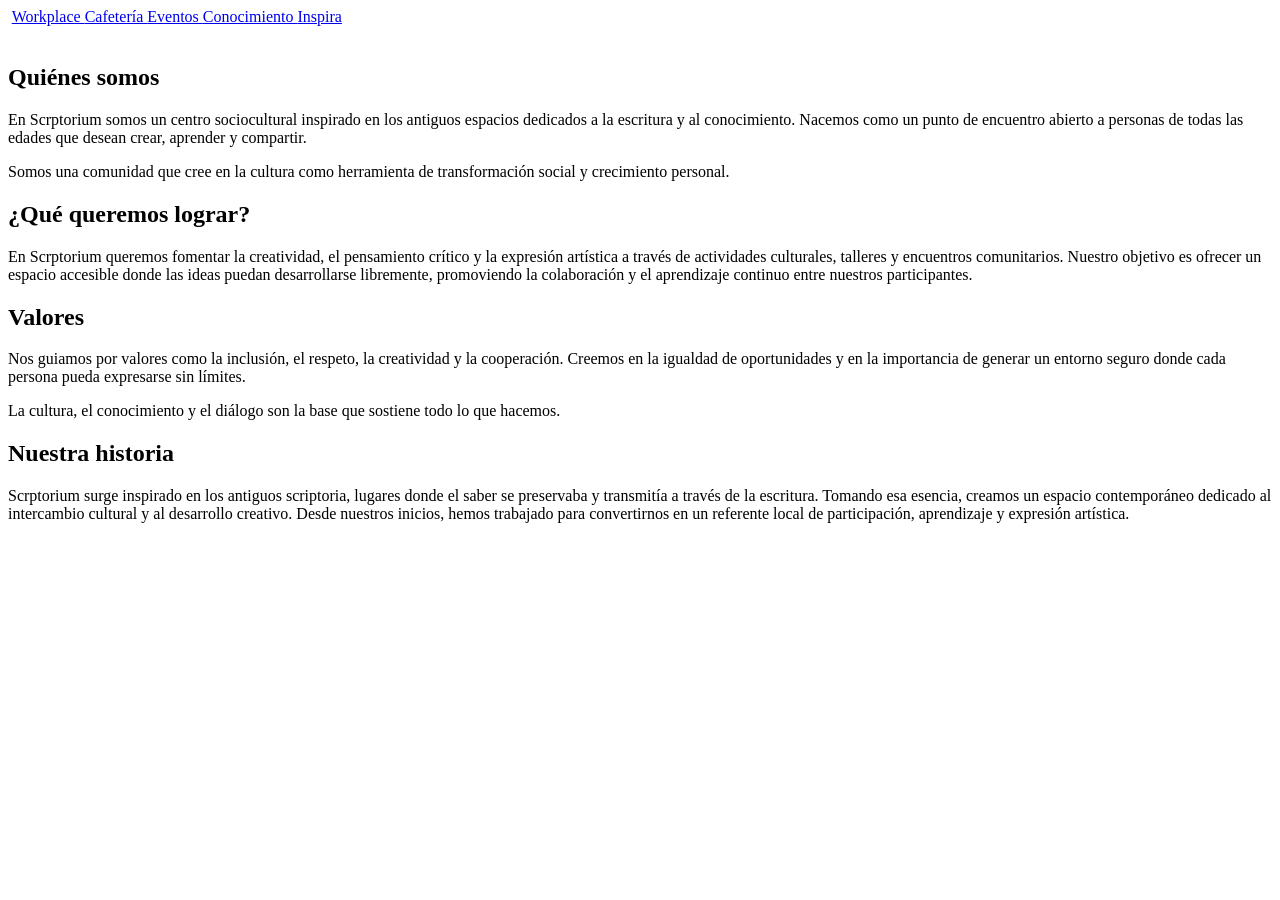
==== index.html @ 747e94b6 "Add files via upload" ====
<!DOCTYPE html>
<html lang="en">
<head>
    <meta charset="UTF-8">
    <meta name="viewport" content="width=device-width, initial-scale=1.0">
    <title>Scriptorioum-Centro Sociocultural</title>
    <link rel="stylesheet" href="estilos/mis_estilos.css">
   
<body>
    
     <nav>
         <a class="home" href="../index.html"><img class="scripte" src="../SCRIPTORIOUMLUCIA/img/Logo.png" alt=""></a>
        <a href="html/workspace.html" class="topnav">
            Workplace
        </a>
        <a href="html/cafe.html" class="topnav">
            Cafetería
        </a>
        <a href="html/eventos.html" class="topnav">
            Eventos
        </a>
        <a href="html/conocimiento.html" class="topnav">
            Conocimiento
        </a>
        <a href="html/inspira.html" class="topnav">
            Inspira
        </a>
    </nav>
    <header class="header">

        <img src="img/fachada1.jpg" alt="">
      
    </header>
<main>
    <section id="quienes_somos">
        <div>
            <h2>Quiénes somos</h2>
            <div>
                <p>En Scrptorium somos un centro sociocultural inspirado en los antiguos espacios dedicados a la escritura y al conocimiento. Nacemos como un punto de encuentro abierto a personas de todas las edades que desean crear, aprender y compartir.</p>
                <p> Somos una comunidad que cree en la cultura como herramienta de transformación social y crecimiento personal.</p>
            </div>
        </div>
    </section>
    <section id="que_queremos_lograr">
        <div>
         <h2>¿Qué queremos lograr?</h2>
            <div>
               <p>En Scrptorium queremos fomentar la creatividad, el pensamiento crítico y la expresión artística a través de actividades culturales, talleres y encuentros comunitarios. Nuestro objetivo es ofrecer un espacio accesible donde las ideas puedan desarrollarse libremente, promoviendo la colaboración y el aprendizaje continuo entre nuestros participantes.</p>
            </div>
        </div>
    </section>
    <section id="valores">
        <div>
            <h2>Valores</h2>
                <div>
                    <p>Nos guiamos por valores como la inclusión, el respeto, la creatividad y la cooperación. Creemos en la igualdad de oportunidades y en la importancia de generar un entorno seguro donde cada persona pueda expresarse sin límites.</p> 
                    <p>La cultura, el conocimiento y el diálogo son la base que sostiene todo lo que hacemos.</p>      
                </div>
        </div>
    </section>
    <section id="historia">
        <div>
         <h2>Nuestra historia</h2>
            <div>
                <p>Scrptorium surge inspirado en los antiguos scriptoria, lugares donde el saber se preservaba y transmitía a través de la escritura. Tomando esa esencia, creamos un espacio contemporáneo dedicado al intercambio cultural y al desarrollo creativo. Desde nuestros inicios, hemos trabajado para convertirnos en un referente local de participación, aprendizaje y expresión artística.</p>      
            </div> 
        </div> 
    </section>
</main>    
  
</body>
</html>
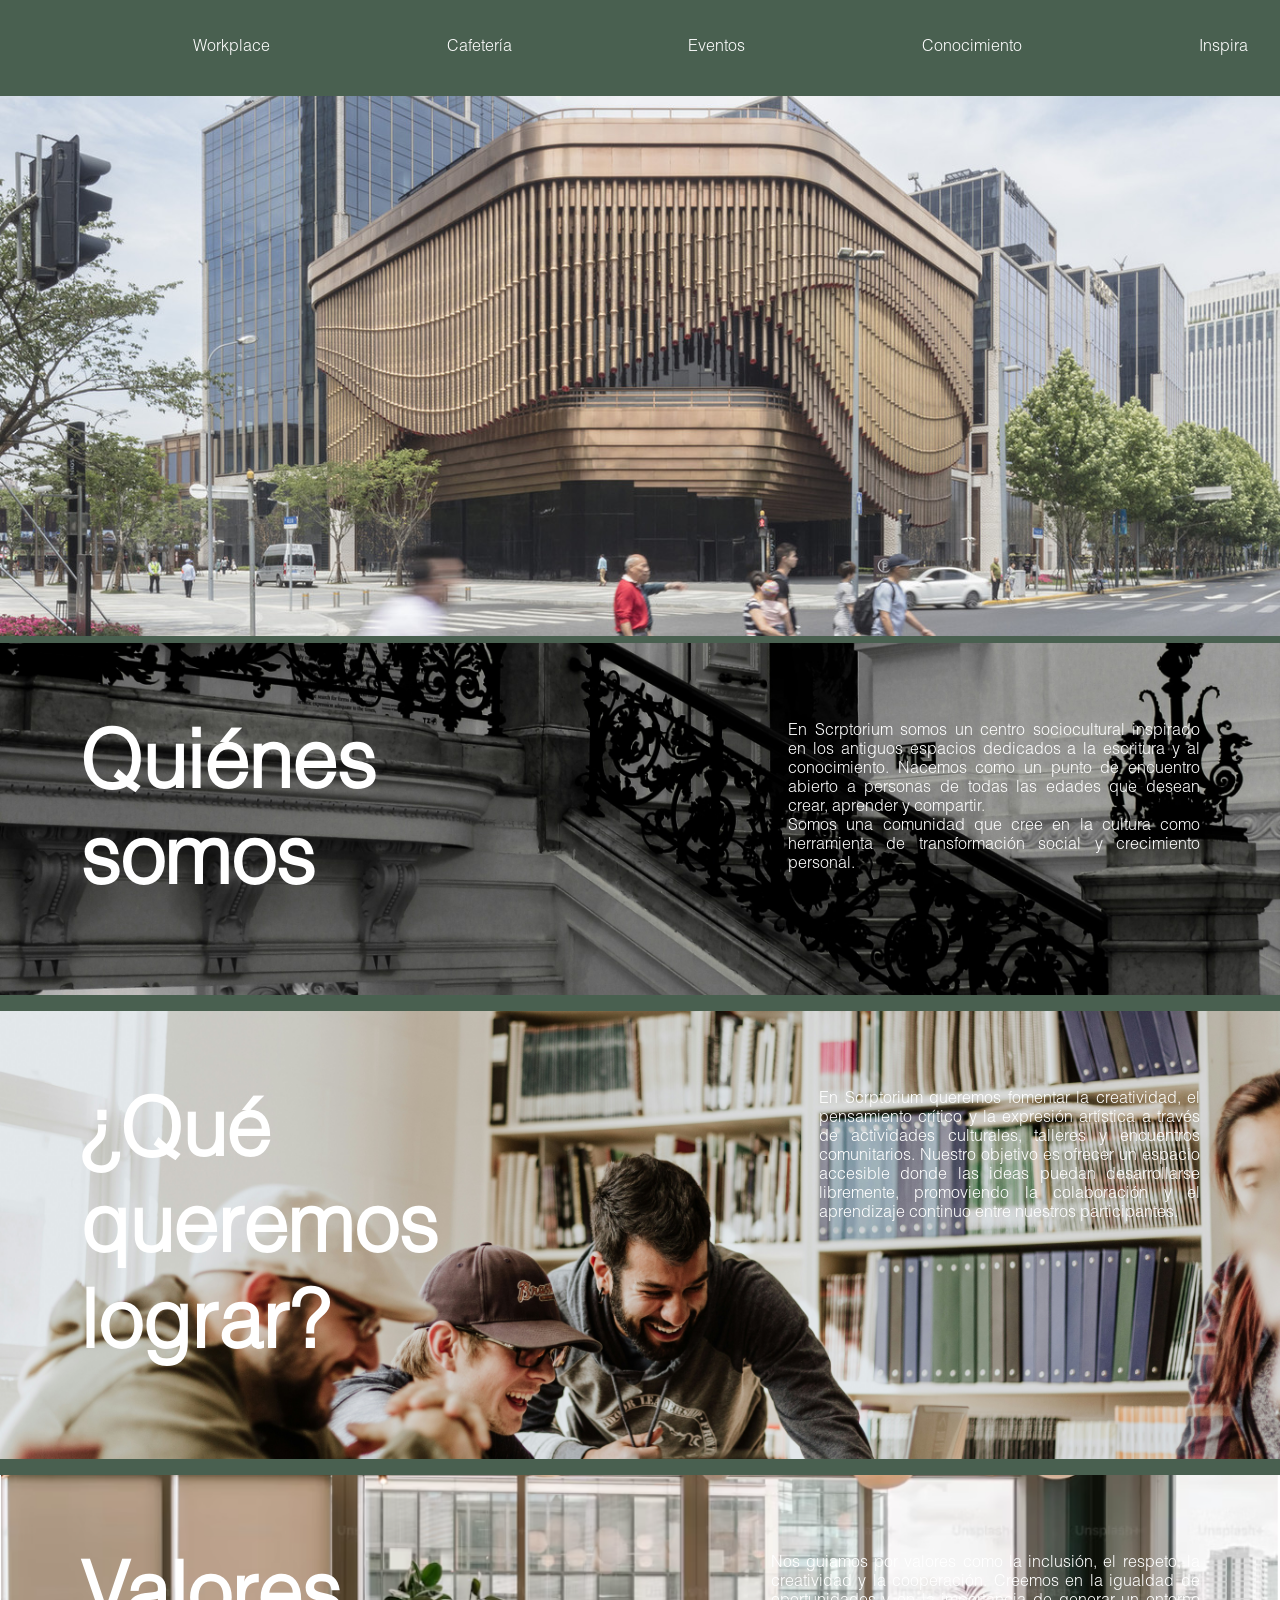
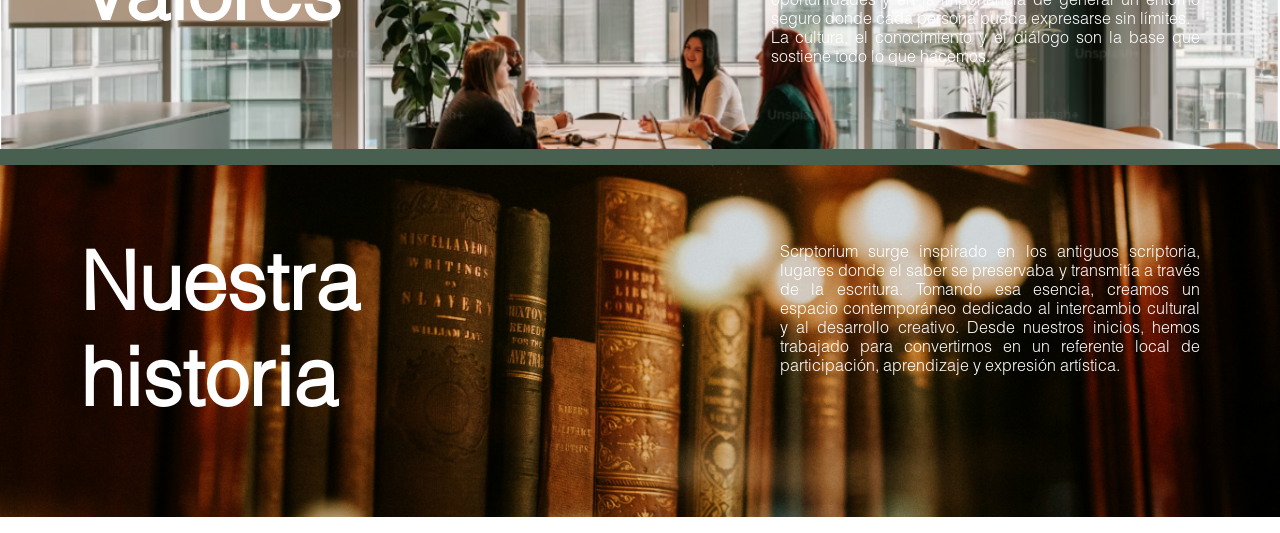
==== commit ad74cb1a: "Update index.html" ====
--- a/index.html
+++ b/index.html
@@ -16,7 +16,7 @@
         <a href="html/cafe.html" class="topnav">
             Cafetería
         </a>
-        <a href="html/eventos.html" class="topnav">
+        <a href="html/wtf.html" class="topnav">
             Eventos
         </a>
         <a href="html/conocimiento.html" class="topnav">
@@ -69,4 +69,4 @@
 </main>    
   
 </body>
-</html>+</html>
--- a/estilos/mis_estilos.css
+++ b/estilos/mis_estilos.css
@@ -0,0 +1,251 @@
+* {
+    margin: 0;
+    padding: 0;
+    box-sizing: border-box;
+   
+    
+}
+@font-face {
+    font-family:"fuente_titulos" ;
+    src: url(../fonts/HedvigLettersSans-Regular.ttf);  
+}
+@font-face {
+    font-family:"fuente_texto" ;
+    src: url(../fonts/HelveticaLTStd-Roman.otf);  
+}
+@font-face {
+    font-family:"fuente_negrita" ;
+    src: url(../fonts/HelveticaLTStd-Bold.otf);  
+}
+@font-face {
+    font-family:"fuente_cursivabold" ;
+    src: url(../fonts/HelveticaLTStd-BoldObl.otf);  
+}
+@font-face {
+    font-family:"fuente_light" ;
+    src: url(../fonts/HelveticaLTStd-Light.otf);  
+}
+@font-face {
+    font-family:"fuente_cursiva" ;
+    src: url(../fonts/HelveticaLTStd-Obl.otf);  
+}
+
+
+
+body {
+    background-color: rgba(54, 79, 61, 0.9) 90 69 100%;
+    font-family: "fuente_titulos";
+    font-family: "fuente_texto";
+    font-family: "fuente_light";
+    
+    
+}
+
+h2{
+    font-size: 5rem;
+    color: white;
+}
+header{
+    background-color: rgb(54, 79, 61, 0.9); 
+    margin-top: 0;
+    margin-bottom: 0;
+    padding-bottom: 0;
+    padding-top: 0;
+}
+section{
+    width: 100%;
+    margin:1rem;
+    margin-left: 0;
+    margin-right: 0;
+    transition:  0.3s ease,  0.3s ease; 
+}
+
+section>div{
+display: flex;
+justify-content: space-around;
+padding: 5rem;
+height: 100%;
+width: 100%;
+transition: backdrop-filter 1s ease  ; 
+
+}
+section>div:hover{
+backdrop-filter: blur(5px);
+}
+/* section:hover{
+     background-color: #4e5256; 
+    cursor: pointer;
+} */
+
+section p{
+    width: 50%;
+    margin-left: auto;
+    text-align: justify;
+    color: white;
+    
+    
+}
+main{
+    background-color: rgb(54, 79, 61, 0.9);
+}
+a{ 
+    display: inline-block;
+    text-align: center;
+    padding: 1.5rem 1rem;
+    text-decoration: none;
+    color:#FFFFFF;
+    transition: 0.3s;
+    font-size: 1em;
+    font-family: "fuente_light";
+    padding-right: 2rem;
+}
+nav{
+    display: flex;
+    justify-content: center;
+    align-items: center;
+    justify-content: space-between;
+    height: 6rem;
+    font-family: "fuente_textos";
+     background-color: rgb(54, 79, 61, 0.9)
+}
+.topnav {
+    height: 2.5rem;
+    width: auto;
+    display: flex;
+    justify-content: center;
+    align-items: center;
+    text-decoration: none;
+    color: white;
+    position: relative;
+    /* top: 0.5rem; */
+    text-decoration: none;
+    transition: color 0.5s ease, font-size 0.5s ease-out, height 0.5s ease, width 0.5s ease;
+}
+.topnav:hover{
+    color: black;
+    font-size: 1.8rem;
+    background-color: beige;
+    height: 2.5rem;
+    width: auto;
+    border-radius: 2rem;
+
+    /* transition: color 1s ease, font-size 1s ease-out; */
+}
+.actual{
+    color: black;
+    font-size: 1.5rem;
+    padding: 0.5rem 0;
+    background-color: beige;
+    height: 2.5rem;
+    width: auto;
+    border-radius: 2rem;
+    text-decoration: none;
+    position: relative;
+    /* top: 0.6rem; */
+}
+#subnav{
+    position: relative;
+    z-index: 0;
+    top: 4.7rem;
+    right: 68rem;
+    display: flex;
+    justify-content: center;
+    align-items: center;
+}
+ .subnav:hover{
+    background-color: bisque;
+    color: black;
+    /* transition: color 1s ease, background 1s ease; */
+}
+.subnav{
+    font-family: "fuente_textos";
+    border-radius: 0 0rem 2rem 2rem;
+    margin-left: 2rem;
+    margin-right: 2rem;
+    background-color: #0e5022;
+    color: rgb(255, 255, 255);
+    display: flex;
+    justify-content: center;
+    align-items: center;
+    
+    height: 3.5rem;
+    width: 7rem;
+    text-decoration: none; 
+    transition: color 0.5s ease, background 0.5s ease;
+}
+/* nav a:hover{
+   color:#000000;
+} */
+#quienes_somos{
+    background-image: url(../img/escaleras.jpg);
+    width: 100%;
+    margin-top: 0;
+    background-size: cover;
+    background-position: center;
+    background-repeat: no-repeat;
+    transition:  0.3s ease,  0.3s ease; 
+}
+
+#que_queremos_lograr{
+    background-image: url(../img/que_queremos_lograr2.jpg);
+    width: 100%;
+    margin-top: 0;
+    background-size: cover;
+    background-position:center;
+    background-repeat: no-repeat;
+    transition:  0.3s ease,  0.3s ease; 
+}
+#valores{
+    background-image: url(../img/valores.png);
+    width: 100%;
+    margin-top: 0;
+    background-size: cover;
+    background-position: center;
+    background-repeat: no-repeat;
+    transition:  0.3s ease,  0.3s ease; 
+    
+}
+header img{
+    width:100%;
+    height:60vh;
+    object-fit: cover;
+    object-fit: 0rem -25rem;
+   
+}
+#historia{
+    background-image: url(../img/nuestra_historia.jpg);
+    background-size: cover;
+    background-position: center;
+    background-repeat: no-repeat;
+    width: 100%;
+    margin-top: 0;
+    transition:  0.3s ease,  0.3s ease; 
+   
+}
+
+.hero{
+    position: relative;
+    z-index: 10000;
+  
+}
+.topnav {
+    display: flex;
+    justify-content: center;
+    justify-content:space-evenly;
+    align-items: center;
+    font-family: "fuente_light";
+    font-size: 1rem;
+}
+article{
+    width: 100%;
+    height: 30%;
+}
+article img{
+    width: 100%;
+    height: 100%;
+    object-fit: contain;
+}
+
+
+
+
